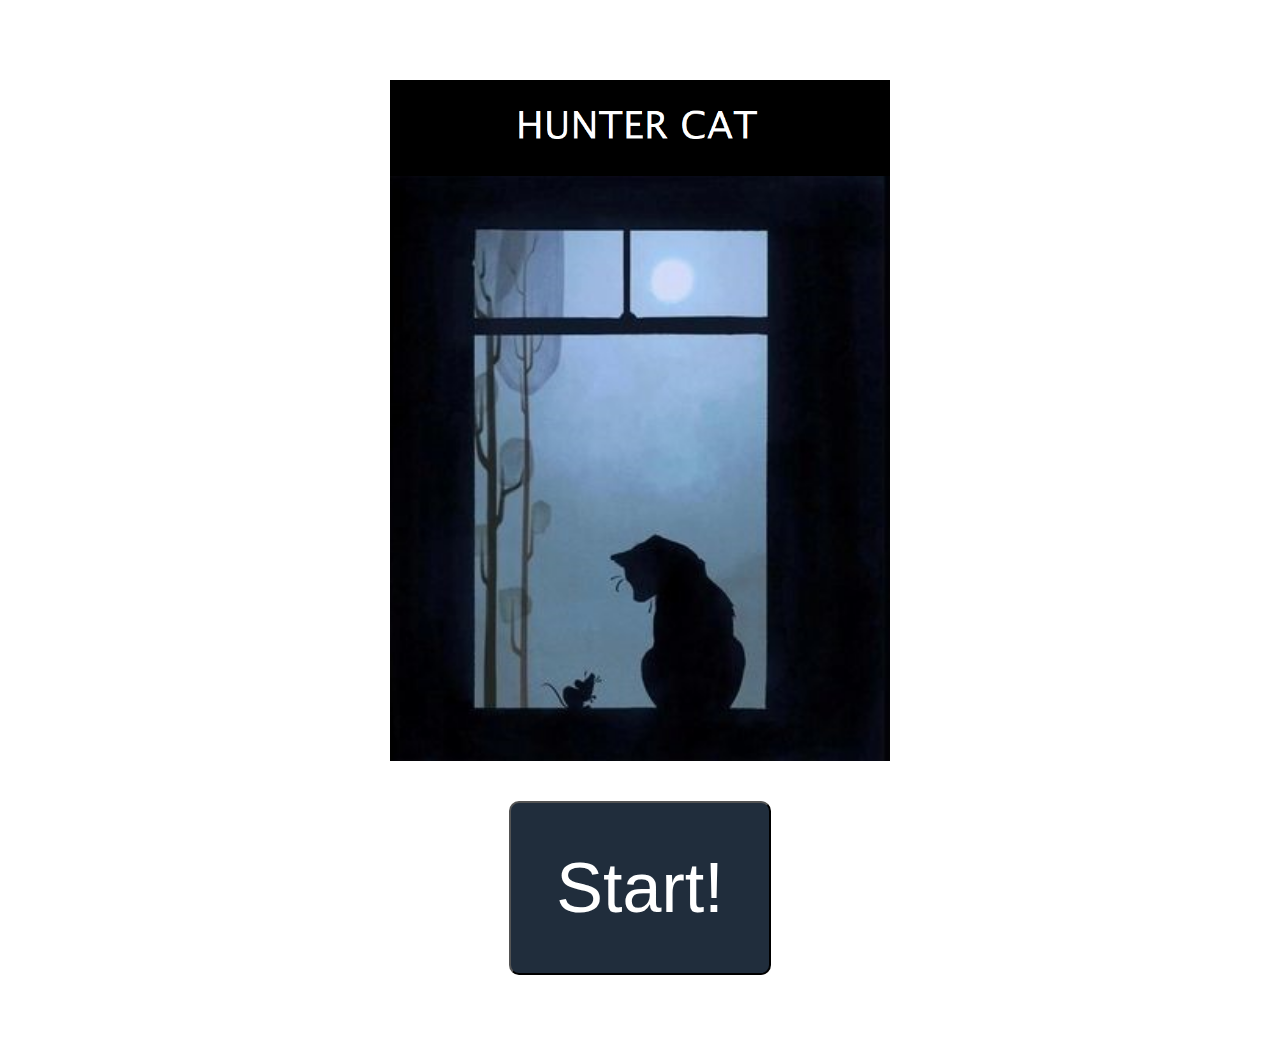
==== index/index.html @ f475c667 "proyect" ====
<!DOCTYPE html>
<html lang="en">
<head>
    <meta charset="UTF-8">
    <meta http-equiv="X-UA-Compatible" content="IE=edge">
    <meta name="viewport" content="width=device-width, initial-scale=1.0">
    <title>The Hunter Cat</title>
    <link rel = "stylesheet" href="../style/style.css"
</head>
<body>
    <div class="container">
        <!-- <h1 id="score"></h1> --> 
    
        <!-- SPLASH SCREEN -->
        <div id="splash-screen" class="container">
          <img src="../images/huntercat.png" width="500" alt="logo">
          <img src="../images/start.png" width="500" alt="logo">

          <button id="start-btn">Start!</button>
        </div>
        
        <!-- GAME SCREEN -->
        <canvas id="my-canvas" width="1000" height="700"></canvas>
        
        <!-- GAME OVER SCREEN -->
        <div id="gameover-screen" class="container">
          <img src="../images/gameover.png" width="500" alt="logo">
          <button id="restart-btn">Play Again!</button>
        </div>

    <script src="../javascript/main.js"></script>
    <script src="../javascript/game.js"></script>
    <script src="../javascript/cat.js"></script>
    <script src="../javascript/dog.js"></script>
    <script src="../javascript/mice.js"></script>

</body>
</html>
---- style/style.css ----
body {
    margin: 0;
    background-color: white;
  }


#my-canvas {
    background-color: #74747c;
  }
  
#start-btn, #restart-btn {
    background-color:#202d3c;
    color: white;
    padding: 45px;
    font-size: 70px;
    margin-top: 40px;
    border-radius: 10px; 
  }

  .container {
    display: flex;
    flex-direction: column;
    justify-content: center;
    align-items: center;
    margin: 40px;
  }

  #my-canvas, #gameover-screen {
      display: none;
  }
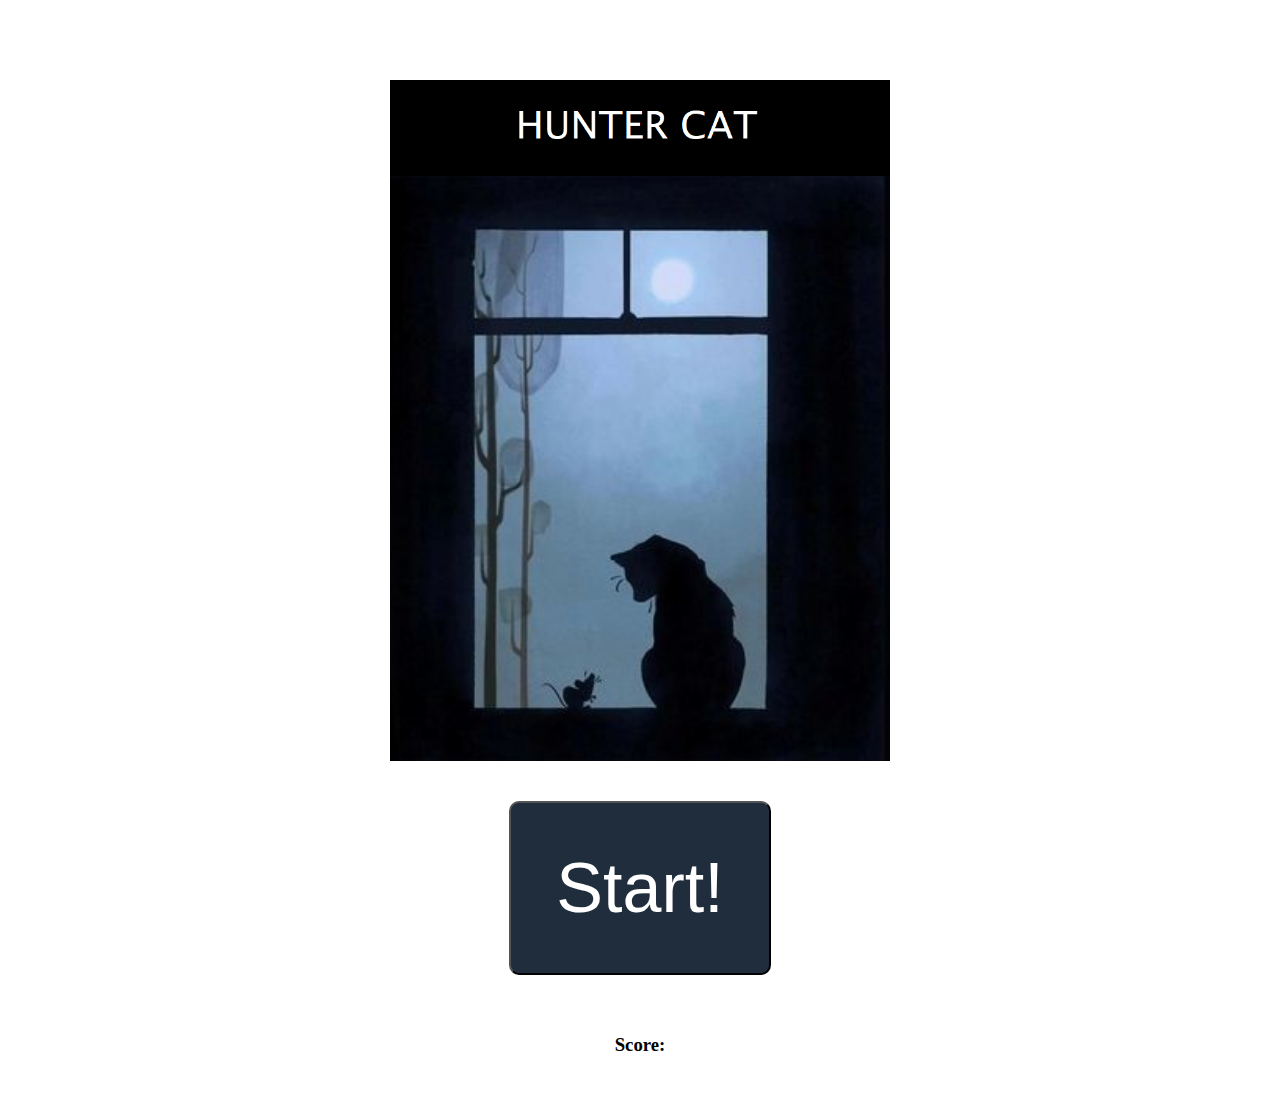
==== commit cddfcb38: "game" ====
--- a/index/index.html
+++ b/index/index.html
@@ -20,7 +20,11 @@
         </div>
         
         <!-- GAME SCREEN -->
+        <div id ="score">
+            <h3 id="scoretotal">Score:</h3>
+        </div>
         <canvas id="my-canvas" width="1000" height="700"></canvas>
+        
         
         <!-- GAME OVER SCREEN -->
         <div id="gameover-screen" class="container">
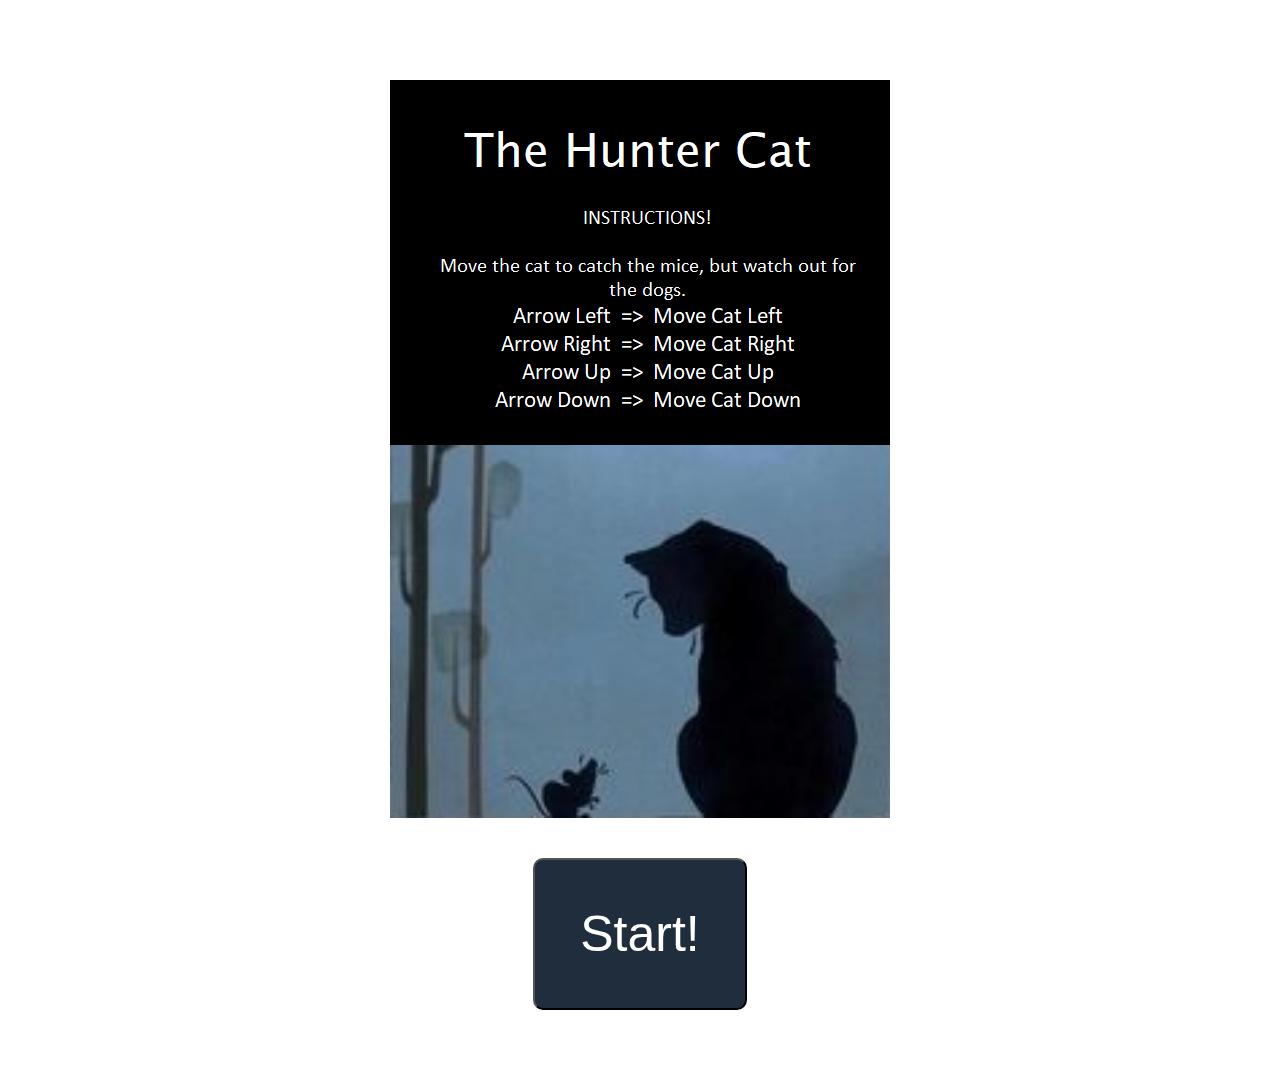
==== commit ee1167b0: "game" ====
--- a/index/index.html
+++ b/index/index.html
@@ -9,8 +9,7 @@
 </head>
 <body>
     <div class="container">
-        <!-- <h1 id="score"></h1> --> 
-    
+          
         <!-- SPLASH SCREEN -->
         <div id="splash-screen" class="container">
           <img src="../images/huntercat.png" width="500" alt="logo">
@@ -20,11 +19,10 @@
         </div>
         
         <!-- GAME SCREEN -->
-        <div id ="score">
-            <h3 id="scoretotal">Score:</h3>
-        </div>
-        <canvas id="my-canvas" width="1000" height="700"></canvas>
-        
+               <canvas id="my-canvas" width="1000" height="700"></canvas>
+               <div id="scoreTotal">
+                <p id="score">Score : <span id="score-accumulator">0</span></p>
+              </div>
         
         <!-- GAME OVER SCREEN -->
         <div id="gameover-screen" class="container">
--- a/style/style.css
+++ b/style/style.css
@@ -12,7 +12,7 @@
     background-color:#202d3c;
     color: white;
     padding: 45px;
-    font-size: 70px;
+    font-size: 50px;
     margin-top: 40px;
     border-radius: 10px; 
   }
@@ -27,4 +27,12 @@
 
   #my-canvas, #gameover-screen {
       display: none;
+  }
+
+
+  #scoreTotal {
+    color: #202d3c;
+    font-size: x-large;
+    display: none;
+    width: 150px;
   }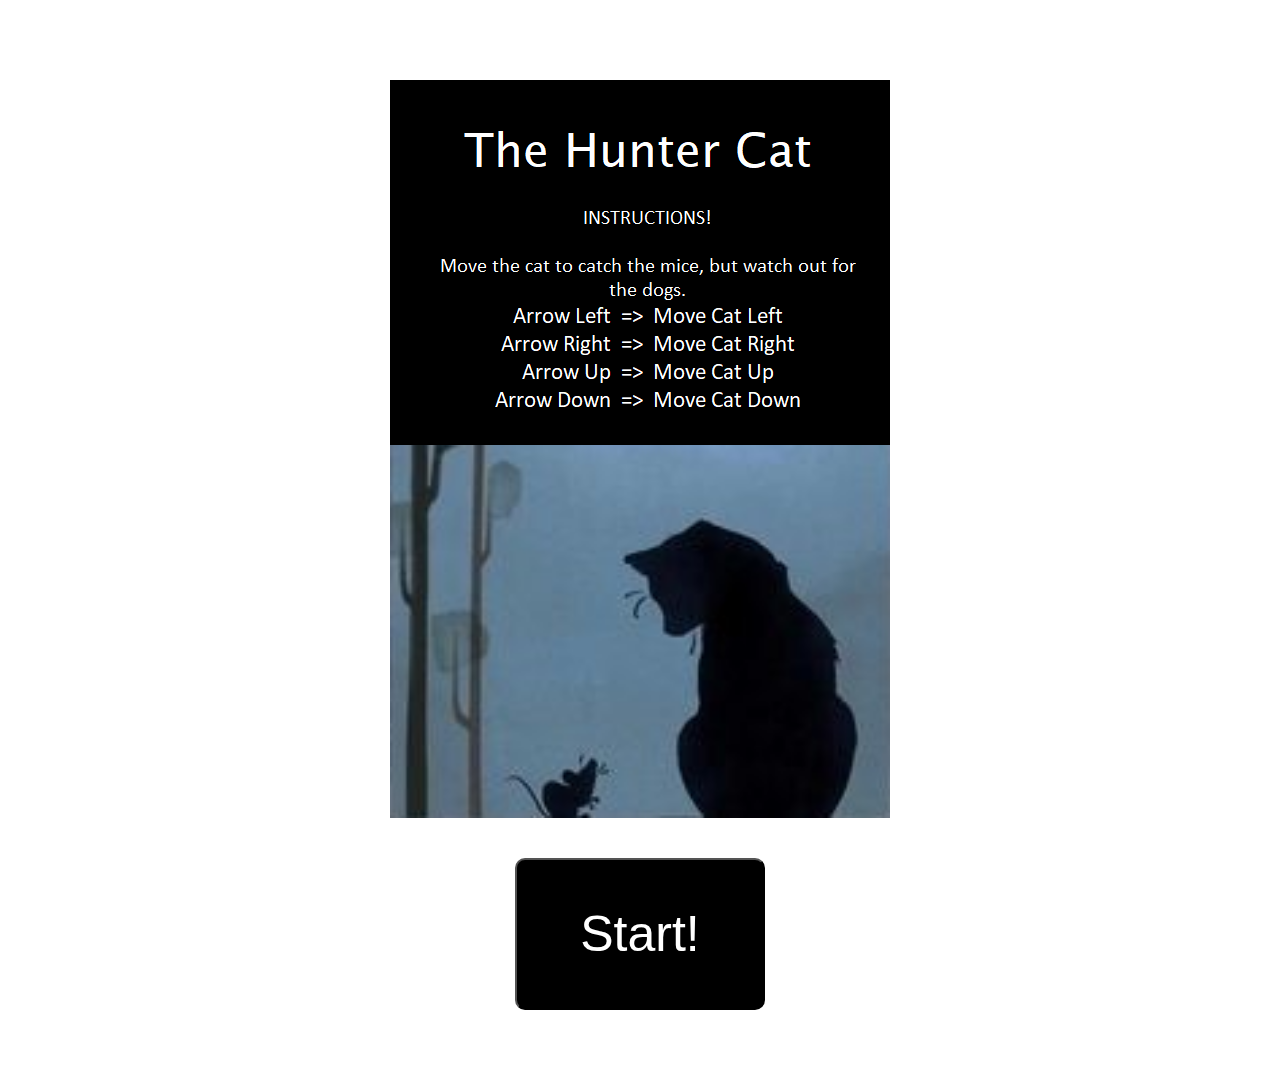
==== commit bc718274: "game" ====
--- a/index/index.html
+++ b/index/index.html
@@ -5,7 +5,7 @@
     <meta http-equiv="X-UA-Compatible" content="IE=edge">
     <meta name="viewport" content="width=device-width, initial-scale=1.0">
     <title>The Hunter Cat</title>
-    <link rel = "stylesheet" href="../style/style.css"
+    <link rel = "stylesheet" href="../style/style.css">
 </head>
 <body>
     <div class="container">
@@ -21,13 +21,14 @@
         <!-- GAME SCREEN -->
                <canvas id="my-canvas" width="1000" height="700"></canvas>
                <div id="scoreTotal">
-                <p id="score">Score : <span id="score-accumulator">0</span></p>
+                <p id="score">SCORE: <span id="score-accumulator">0</span></p>
               </div>
         
         <!-- GAME OVER SCREEN -->
         <div id="gameover-screen" class="container">
           <img src="../images/gameover.png" width="500" alt="logo">
-          <button id="restart-btn">Play Again!</button>
+          <button id="restart-btn">Play Again</button>
+          <button id="back-btn">End Game</button>
         </div>
 
     <script src="../javascript/main.js"></script>
--- a/style/style.css
+++ b/style/style.css
@@ -8,13 +8,17 @@
     background-color: #74747c;
   }
   
-#start-btn, #restart-btn {
-    background-color:#202d3c;
+#start-btn, #restart-btn, #back-btn{
+    background-color: BLACK;
     color: white;
     padding: 45px;
     font-size: 50px;
     margin-top: 40px;
     border-radius: 10px; 
+    text-align: center;
+    justify-content: center;
+    width: 50%;
+
   }
 
   .container {
@@ -32,7 +36,10 @@
 
   #scoreTotal {
     color: #202d3c;
-    font-size: x-large;
+    font-size: large;
     display: none;
-    width: 150px;
+    width: 100px;
+    font-weight: bold;
+    font-size: 30px;
+    
   }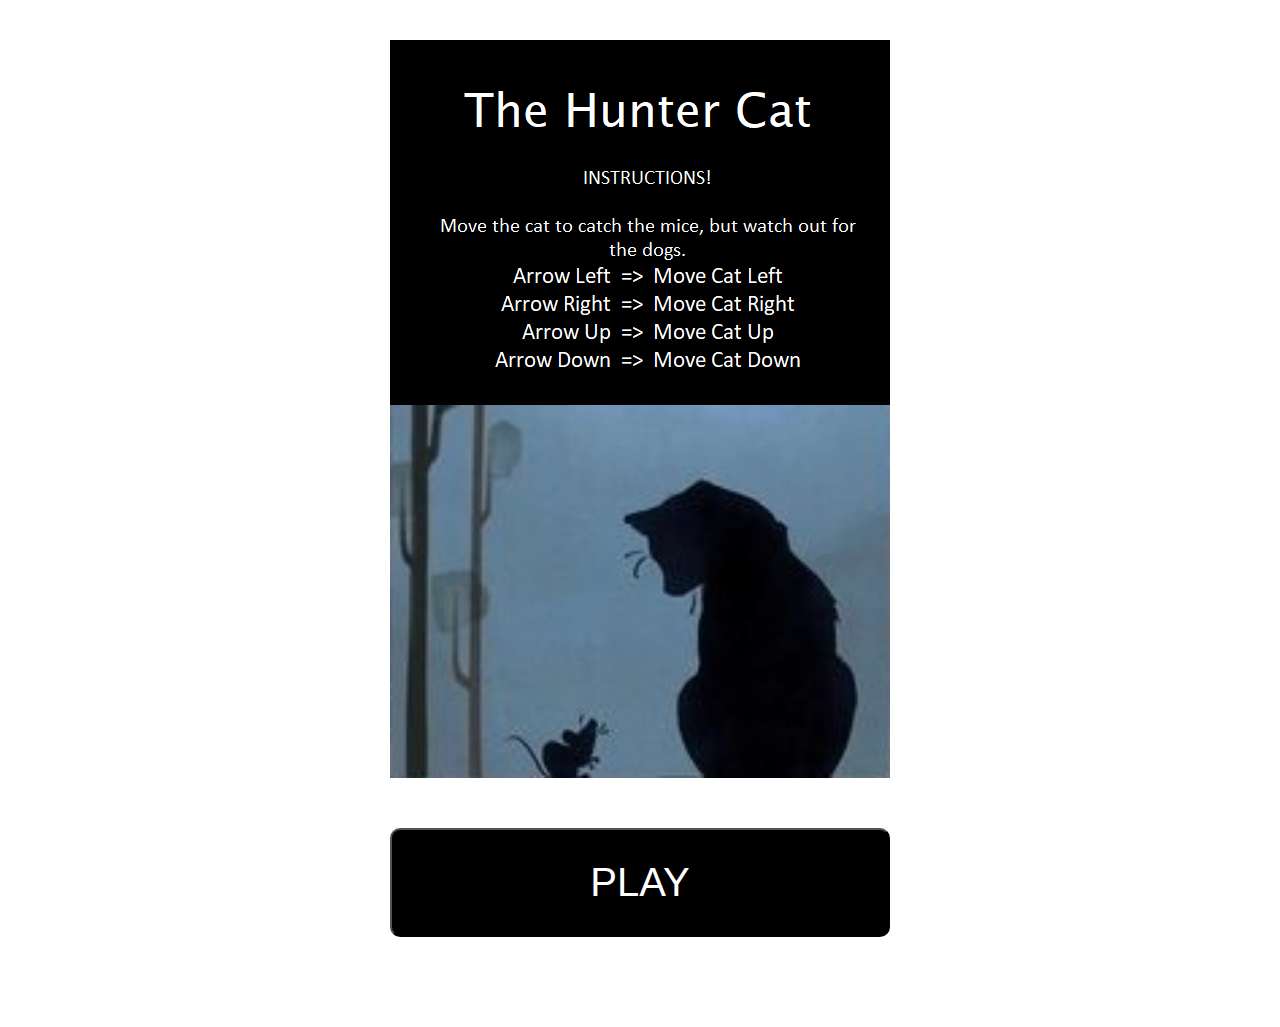
==== commit 8e08ca64: "game" ====
--- a/index/index.html
+++ b/index/index.html
@@ -13,15 +13,15 @@
         <!-- SPLASH SCREEN -->
         <div id="splash-screen" class="container">
           <img src="../images/huntercat.png" width="500" alt="logo">
+
           <img src="../images/start.png" width="500" alt="logo">
-
-          <button id="start-btn">Start!</button>
+                   <button id="start-btn">PLAY</button>
         </div>
         
         <!-- GAME SCREEN -->
                <canvas id="my-canvas" width="1000" height="700"></canvas>
                <div id="scoreTotal">
-                <p id="score">SCORE: <span id="score-accumulator">0</span></p>
+                <div id="score">SCORE: <span id="score-accumulator">0</span></div>
               </div>
         
         <!-- GAME OVER SCREEN -->
--- a/style/style.css
+++ b/style/style.css
@@ -7,26 +7,46 @@
 #my-canvas {
     background-color: #74747c;
   }
+#splash-screen {
+  flex-direction: column;
+  justify-content: space-evenly;
+  align-items: center;
+}
+
   
-#start-btn, #restart-btn, #back-btn{
-    background-color: BLACK;
-    color: white;
-    padding: 45px;
-    font-size: 50px;
-    margin-top: 40px;
-    border-radius: 10px; 
-    text-align: center;
-    justify-content: center;
-    width: 50%;
+#start-btn{
+background-color: BLACK;
+color: white;
+padding: 30px 40px;
+font-size: 40px;
+margin: 50px 50px;
+border-radius: 10px; 
+text-align: center;
+justify-content: center;
+width: 500px;
+}
 
-  }
+
+
+#restart-btn, #back-btn{
+  display: inline-block;
+  background-color: BLACK;
+  color: white;
+  padding: 10px 10px;
+  font-size: 40px;
+  margin: 20px 20px;
+  border-radius: 10px; 
+  text-align: center;
+  justify-content: center;
+  width: 250px;
+}
 
   .container {
     display: flex;
     flex-direction: column;
     justify-content: center;
     align-items: center;
-    margin: 40px;
+    margin: 20px;
   }
 
   #my-canvas, #gameover-screen {
@@ -36,10 +56,11 @@
 
   #scoreTotal {
     color: #202d3c;
-    font-size: large;
+    font-size: 30px;
     display: none;
-    width: 100px;
-    font-weight: bold;
-    font-size: 30px;
+    width: 200px;
+    height: 90px;
+    margin: 20px 20px;
+    font-weight: 800;
     
-  }+  }
